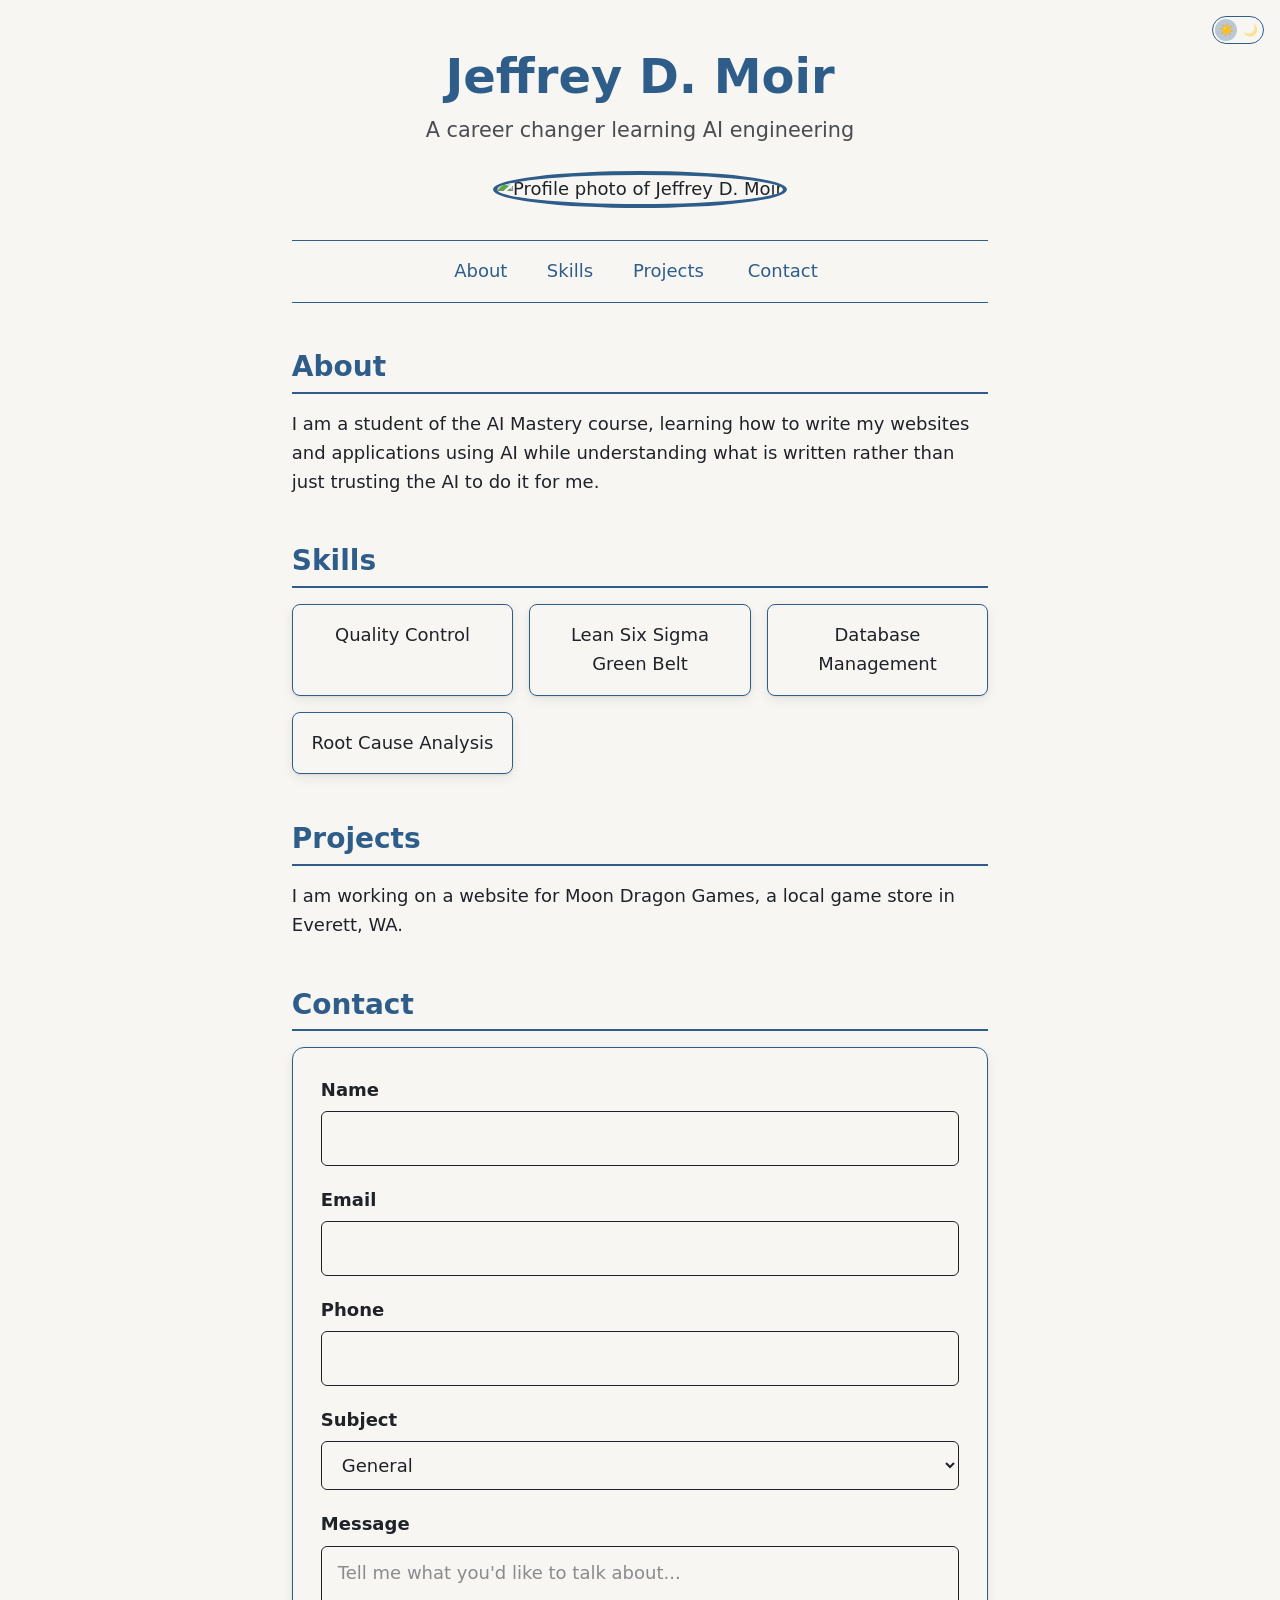
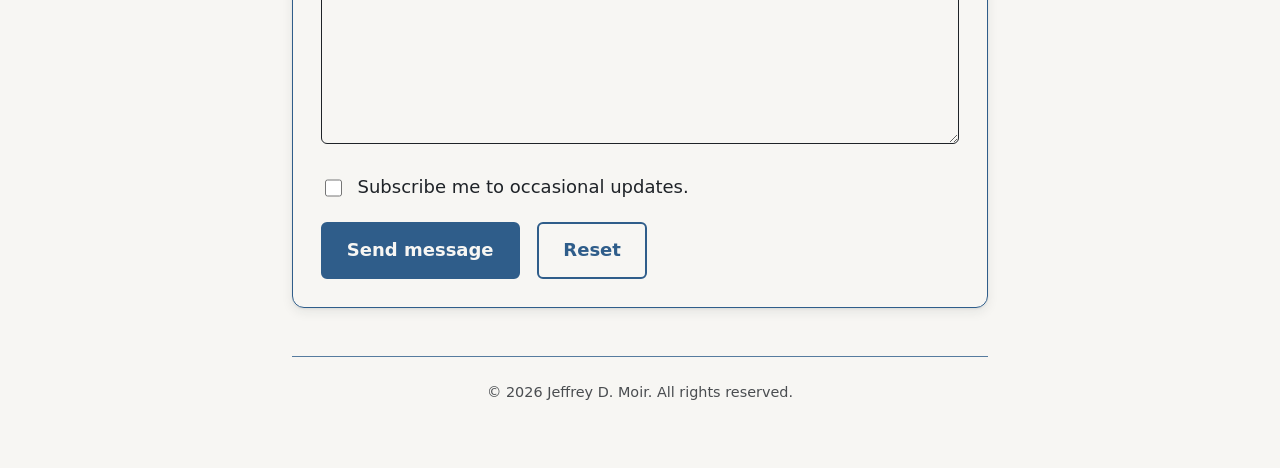
==== code-only/index.html @ 5bba5436 "Rename code-only copies from .txt to real file types for syntax colors" ====
<!DOCTYPE html>

<html lang="en">

<head>
  <meta charset="UTF-8">
  <meta name="viewport" content="width=device-width, initial-scale=1.0">
  <title>Jeffrey D. Moir | Profile</title>
  <link rel="stylesheet" href="styles.css">
  <script src="script.js"></script>
</head>

<body>

  <header>
    <button type="button" id="theme-toggle" role="switch" aria-checked="false" aria-label="Dark theme">
      <span class="theme-icon theme-sun" aria-hidden="true">☀️</span>
      <span class="theme-icon theme-moon" aria-hidden="true">🌙</span>
      <span class="theme-knob" aria-hidden="true"></span>
    </button>

    <h1>Jeffrey D. Moir</h1>
    <p>A career changer learning AI engineering</p>
    <img src="https://placehold.co/200x200" alt="Profile photo of Jeffrey D. Moir" width="200" height="200">
  </header>

  <nav>
    <ul>
      <li><a href="#about" data-text="About">About</a></li>
      <li><a href="#skills" data-text="Skills">Skills</a></li>
      <li><a href="#projects" data-text="Projects">Projects</a></li>
      <li><a href="#contact" data-text="Contact">Contact</a></li>
    </ul>
  </nav>

  <main>

    <section id="about">
      <h2>About</h2>
      <p>I am a student of the AI Mastery course, learning how to write my websites and applications using AI while understanding what is written rather than just trusting the AI to do it for me.</p>
    </section>

    <section id="skills">
      <h2>Skills</h2>
      <ul>
        <li>Quality Control</li>
        <li>Lean Six Sigma Green Belt</li>
        <li>Database Management</li>
        <li>Root Cause Analysis</li>
      </ul>
    </section>

    <section id="projects">
      <h2>Projects</h2>
      <p>I am working on a website for Moon Dragon Games, a local game store in Everett, WA.</p>
    </section>

    <section id="contact">
      <h2>Contact</h2>

      <form>

        <p>
          <label for="name">Name</label>
          <input type="text" id="name" name="name" pattern="\p{L}[\p{L}\p{M}'’ .\-]*" title="Please use letters, spaces, hyphens, apostrophes, or periods." required>
        </p>

        <p>
          <label for="email">Email</label>
          <input type="email" id="email" name="email" required>
        </p>

        <p>
          <label for="phone">Phone</label>
          <input type="tel" id="phone" name="phone">
        </p>

        <p>
          <label for="subject">Subject</label>
          <select id="subject" name="subject">
            <option value="general">General</option>
            <option value="project-inquiry">Project inquiry</option>
            <option value="other">Other</option>
          </select>
        </p>

        <p>
          <label for="message">Message</label>
          <textarea id="message" name="message" rows="6" placeholder="Tell me what you'd like to talk about..." required></textarea>
        </p>

        <p>
          <input type="checkbox" id="subscribe" name="subscribe" value="yes">
          <label for="subscribe">Subscribe me to occasional updates.</label>
        </p>

        <p hidden aria-hidden="true">
          <label for="website">Leave this field empty</label>
          <input type="text" id="website" name="website" tabindex="-1" autocomplete="off">
        </p>

        <p>
          <button type="submit">Send message</button>
          <button type="reset">Reset</button>
        </p>

      </form>

    </section>

  </main>

  <footer>
    <p>&copy; 2026 Jeffrey D. Moir. All rights reserved.</p>
  </footer>

</body>

</html>
---- code-only/styles.css ----
:root {
  --color-background: #f7f6f3;
  --color-text: #1f2328;
  --color-accent: #2f5d8a;
  color-scheme: light;

  --shadow: 0 1px 2px rgb(31 35 40 / 0.08), 0 4px 12px rgb(31 35 40 / 0.08);
  --shadow-hover: 0 2px 4px rgb(31 35 40 / 0.1), 0 8px 20px rgb(31 35 40 / 0.12);
}

:root[data-theme="dark"] {
  --color-background: #1a1d21;
  --color-text: #e6e4df;
  --color-accent: #8db8e3;
  color-scheme: dark;

  --shadow: 0 1px 2px rgb(0 0 0 / 0.35), 0 4px 12px rgb(0 0 0 / 0.35);
  --shadow-hover: 0 2px 4px rgb(0 0 0 / 0.4), 0 8px 20px rgb(0 0 0 / 0.5);
}

*,
*::before,
*::after {
  box-sizing: border-box;
}

body {
  font-family: system-ui, -apple-system, "Segoe UI", Roboto, "Helvetica Neue", Arial, sans-serif;
  font-size: clamp(1rem, 0.93rem + 0.31vw, 1.125rem);
  line-height: 1.6;
  color: var(--color-text);
  background-color: var(--color-background);
  margin: 0;
  padding: 3.75rem 1rem 2rem;
}

html {
  scroll-behavior: smooth;
}

@media (prefers-reduced-motion: reduce) {
  html {
    scroll-behavior: auto;
  }
}

main section {
  scroll-margin-top: 1.5rem;
}

img {
  max-width: 100%;
  height: auto;
}

h1,
h2 {
  color: var(--color-accent);
  line-height: 1.2;
}

h1 {
  font-size: clamp(2rem, 1.42rem + 2.47vw, 3rem);
  margin: 0 0 0.5rem;
}

h2 {
  font-size: clamp(1.375rem, 1.16rem + 0.92vw, 1.75rem);
  margin: 0 0 1rem;
  padding-bottom: 0.5rem;
  border-bottom: 2px solid var(--color-accent);
}

p {
  margin: 0 0 1rem;
}

a {
  color: var(--color-accent);
}

header {
  text-align: center;
  margin-bottom: 2rem;
}

header p {
  font-size: clamp(1.1rem, 0.98rem + 0.49vw, 1.3rem);
  opacity: 0.8;
}

header img {
  border-radius: 50%;
  border: 4px solid var(--color-accent);
  margin-top: 0.5rem;
}

#theme-toggle {
  position: fixed;
  top: 1rem;
  right: 1rem;
  z-index: 10;
  width: 3.25rem;
  height: 1.75rem;
  padding: 0;
  background-color: var(--color-background);
  border: 1px solid var(--color-accent);
  border-radius: 999px;
  cursor: pointer;
}

.theme-icon {
  position: absolute;
  top: 50%;
  transform: translateY(-50%);
  z-index: 1;
  width: 1.375rem;
  height: 1.375rem;
  display: grid;
  place-items: center;
  font-size: 0.75rem;
  line-height: 1;
  opacity: 0.45;
  transition: opacity 0.2s ease;
}

.theme-sun {
  left: 0.125rem;
}
.theme-moon {
  right: 0.125rem;
}

.theme-knob {
  position: absolute;
  top: 50%;
  left: 0.125rem;
  transform: translateY(-50%);
  width: 1.375rem;
  height: 1.375rem;
  border-radius: 50%;
  background-color: color-mix(in srgb, var(--color-accent) 30%, transparent);
  transition: transform 0.2s ease;
}

#theme-toggle[aria-checked="false"] .theme-sun {
  opacity: 1;
}

#theme-toggle[aria-checked="true"] .theme-moon {
  opacity: 1;
}
#theme-toggle[aria-checked="true"] .theme-knob {
  transform: translate(1.5rem, -50%);
}

#theme-toggle:hover {
  box-shadow: 0 0 0 1px var(--color-accent);
}

#theme-toggle:focus-visible {
  outline: 3px solid var(--color-accent);
  outline-offset: 3px;
}

@media (prefers-reduced-motion: reduce) {
  .theme-knob,
  .theme-icon {
    transition: none;
  }
}

nav {
  border-top: 1px solid var(--color-accent);
  border-bottom: 1px solid var(--color-accent);
  padding: 0.75rem 0;
  margin-bottom: 3rem;
  container-type: inline-size;
}

nav ul {
  display: flex;
  flex-direction: row;
  justify-content: center;
  align-items: center;
  gap: clamp(0rem, 25cqi - 4.5rem, 1rem);
  list-style: none;
  margin: 0;
  padding: 0;
}

@container (max-width: 18rem) {
  nav ul {
    flex-direction: column;
    gap: 0.5rem;
  }
}

nav a {
  display: inline-grid;
  font-weight: 400;
  text-decoration: none;
  padding: 0.25rem 0.5rem;
}

nav a::after {
  content: attr(data-text);
  font-weight: 700;
  visibility: hidden;
  height: 0;
  overflow: hidden;
}

nav a:hover,
nav a:focus-visible {
  font-weight: 700;
}

main section {
  margin-bottom: 3rem;
}

#skills ul {
  display: grid;
  grid-template-columns: 1fr;
  gap: 1rem;
  list-style: none;
  margin: 0;
  padding: 0;
}

#skills li {
  border: 1px solid var(--color-accent);
  border-radius: 0.5rem;
  padding: 1rem;
  text-align: center;
  font-weight: 500;
  box-shadow: var(--shadow);
  transition: box-shadow 0.2s ease, transform 0.2s ease;
}

#skills li:hover {
  box-shadow: var(--shadow-hover);
  transform: translateY(-2px);
}

@media (prefers-reduced-motion: reduce) {
  #skills li {
    transition: none;
  }
  #skills li:hover {
    transform: none;
  }
}

form p {
  margin-bottom: 1.25rem;
}

form {
  padding: 1.75rem;
  border: 1px solid var(--color-accent);
  border-radius: 0.75rem;
  box-shadow: var(--shadow);
}

form p:last-child {
  margin-bottom: 0;
}

form label {
  display: block;
  font-weight: 600;
  margin-bottom: 0.4rem;
}

form input[type="text"],
form input[type="email"],
form input[type="tel"],
form select,
form textarea {
  width: 100%;
  padding: 0.75rem 1rem;
  font: inherit;
  color: var(--color-text);
  background-color: var(--color-background);
  border: 1px solid var(--color-text);
  border-radius: 0.375rem;
}

form textarea {
  resize: vertical;
}

form textarea::placeholder {
  color: var(--color-text);
  opacity: 0.5;
}

form input:focus,
form select:focus,
form textarea:focus {
  border-color: var(--color-accent);
  outline: 3px solid var(--color-accent);
  outline-offset: 2px;
}

form input[type="checkbox"] + label {
  display: inline;
  font-weight: normal;
  margin-left: 0.4rem;
}

form input[type="checkbox"] {
  width: 1.1rem;
  height: 1.1rem;
  accent-color: var(--color-accent);
  vertical-align: middle;
}

form button {
  font: inherit;
  font-weight: 600;
  padding: 0.75rem 1.5rem;
  border: 2px solid var(--color-accent);
  border-radius: 0.375rem;
  cursor: pointer;
}

form button[type="submit"] {
  background-color: var(--color-accent);
  color: var(--color-background);
  margin-right: 0.75rem;
}

form button[type="reset"] {
  background-color: transparent;
  color: var(--color-accent);
}

form button:hover {
  opacity: 0.85;
}

form button:focus-visible,
a:focus-visible {
  outline: 3px solid var(--color-accent);
  outline-offset: 3px;
}

footer {
  border-top: 1px solid var(--color-accent);
  margin-top: 3rem;
  padding-top: 1.5rem;
  text-align: center;
  font-size: 0.9rem;
  opacity: 0.8;
}

@media (min-width: 768px) {

  body {
    max-width: 65ch;
    margin: 0 auto;
    padding: 3rem 1.5rem;
  }

  #skills ul {
    grid-template-columns: repeat(auto-fit, minmax(12rem, 1fr));
  }
}

@media (min-width: 768px) and (max-width: 1023px) {

  nav ul {
    gap: 0.5rem;
  }
  nav a {
    padding: 0.625rem 1rem;
  }

  form input[type="text"],
  form input[type="email"],
  form input[type="tel"],
  form select,
  form textarea {
    min-height: 3rem;
  }

  form input[type="checkbox"] {
    width: 1.4rem;
    height: 1.4rem;
  }

  #theme-toggle {
    transform: scale(1.2);
    transform-origin: top right;
  }
}
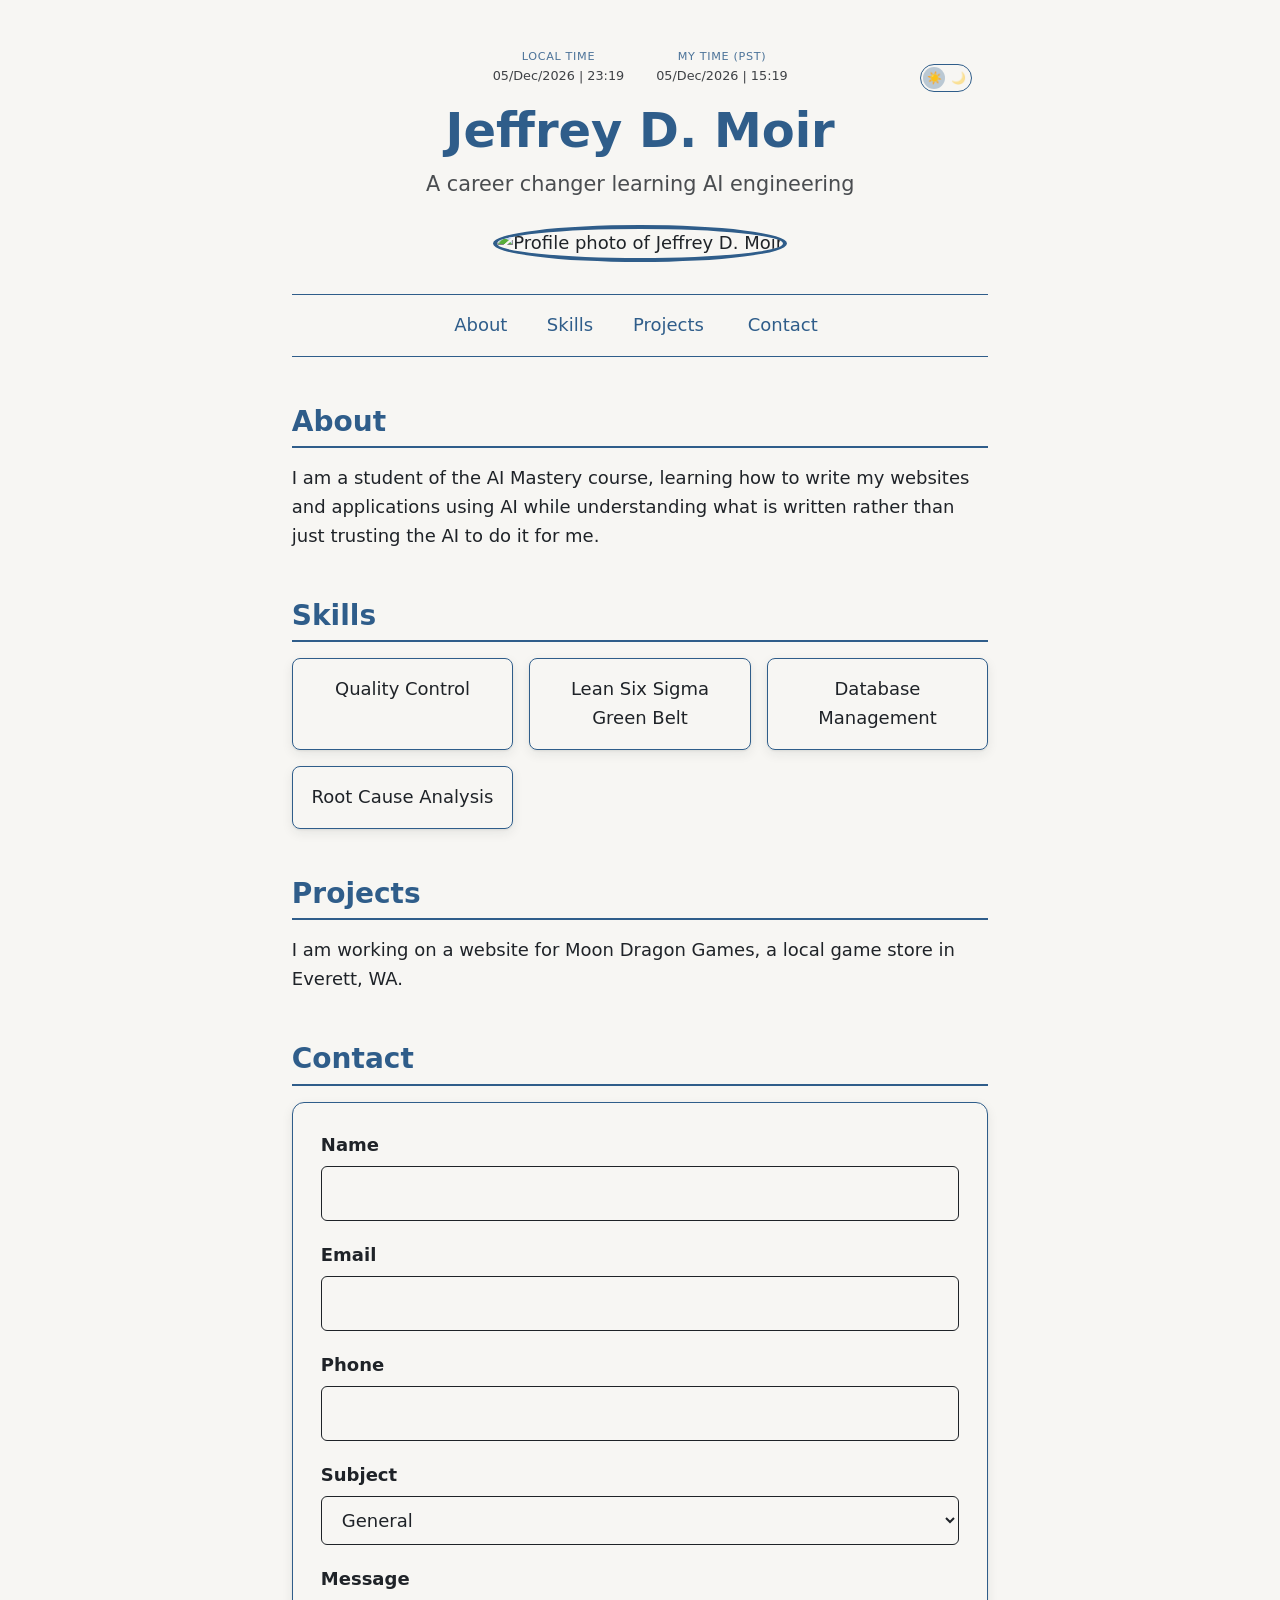
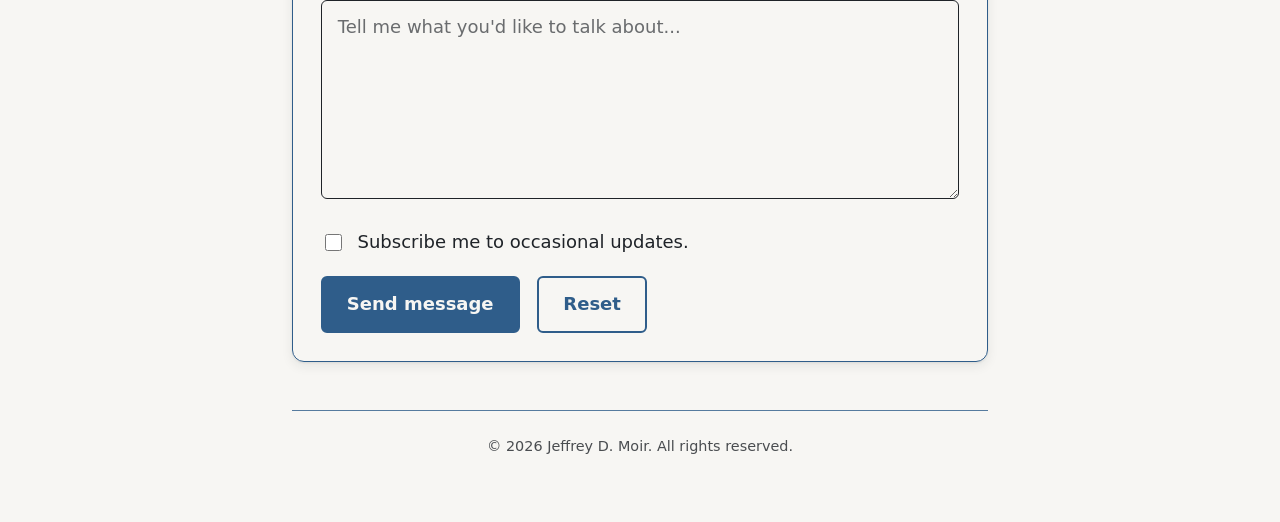
==== commit 1cfc9594: "Add dual-timezone clocks with Intl.DateTimeFormat and setInterval" ====
--- a/code-only/index.html
+++ b/code-only/index.html
@@ -6,6 +6,8 @@
   <meta charset="UTF-8">
   <meta name="viewport" content="width=device-width, initial-scale=1.0">
   <title>Jeffrey D. Moir | Profile</title>
+  <meta name="description" content="Jeffrey D. Moir is a career changer learning AI engineering, with a background in quality control, Lean Six Sigma, and root cause analysis.">
+  <link rel="icon" href="data:image/svg+xml,%3Csvg xmlns='http://www.w3.org/2000/svg' viewBox='0 0 64 64'%3E%3Ccircle cx='32' cy='32' r='32' fill='%232f5d8a'/%3E%3Ctext x='32' y='42' font-family='system-ui,Segoe UI,Arial,sans-serif' font-size='28' font-weight='700' text-anchor='middle' fill='%23f7f6f3'%3EJM%3C/text%3E%3C/svg%3E">
   <link rel="stylesheet" href="styles.css">
   <script src="script.js"></script>
 </head>
--- a/code-only/styles.css
+++ b/code-only/styles.css
@@ -44,10 +44,6 @@
   }
 }
 
-main section {
-  scroll-margin-top: 1.5rem;
-}
-
 img {
   max-width: 100%;
   height: auto;
@@ -82,6 +78,38 @@
 header {
   text-align: center;
   margin-bottom: 2rem;
+  container-type: inline-size;
+}
+
+.clocks {
+  display: flex;
+  justify-content: center;
+  align-items: center;
+  gap: 2rem;
+  margin: 0 0 1rem;
+  font-size: 0.8rem;
+  font-variant-numeric: tabular-nums;
+  opacity: 0.85;
+}
+
+.clock {
+  display: flex;
+  flex-direction: column;
+  align-items: center;
+}
+
+.clock-label {
+  font-size: 0.7rem;
+  text-transform: uppercase;
+  letter-spacing: 0.06em;
+  color: var(--color-accent);
+}
+
+@container (max-width: 20rem) {
+  .clocks {
+    flex-direction: column;
+    gap: 0.4rem;
+  }
 }
 
 header p {
@@ -218,6 +246,7 @@
 
 main section {
   margin-bottom: 3rem;
+  scroll-margin-top: 1.5rem;
 }
 
 #skills ul {
@@ -294,7 +323,7 @@
 
 form textarea::placeholder {
   color: var(--color-text);
-  opacity: 0.5;
+  opacity: 0.65;
 }
 
 form input:focus,
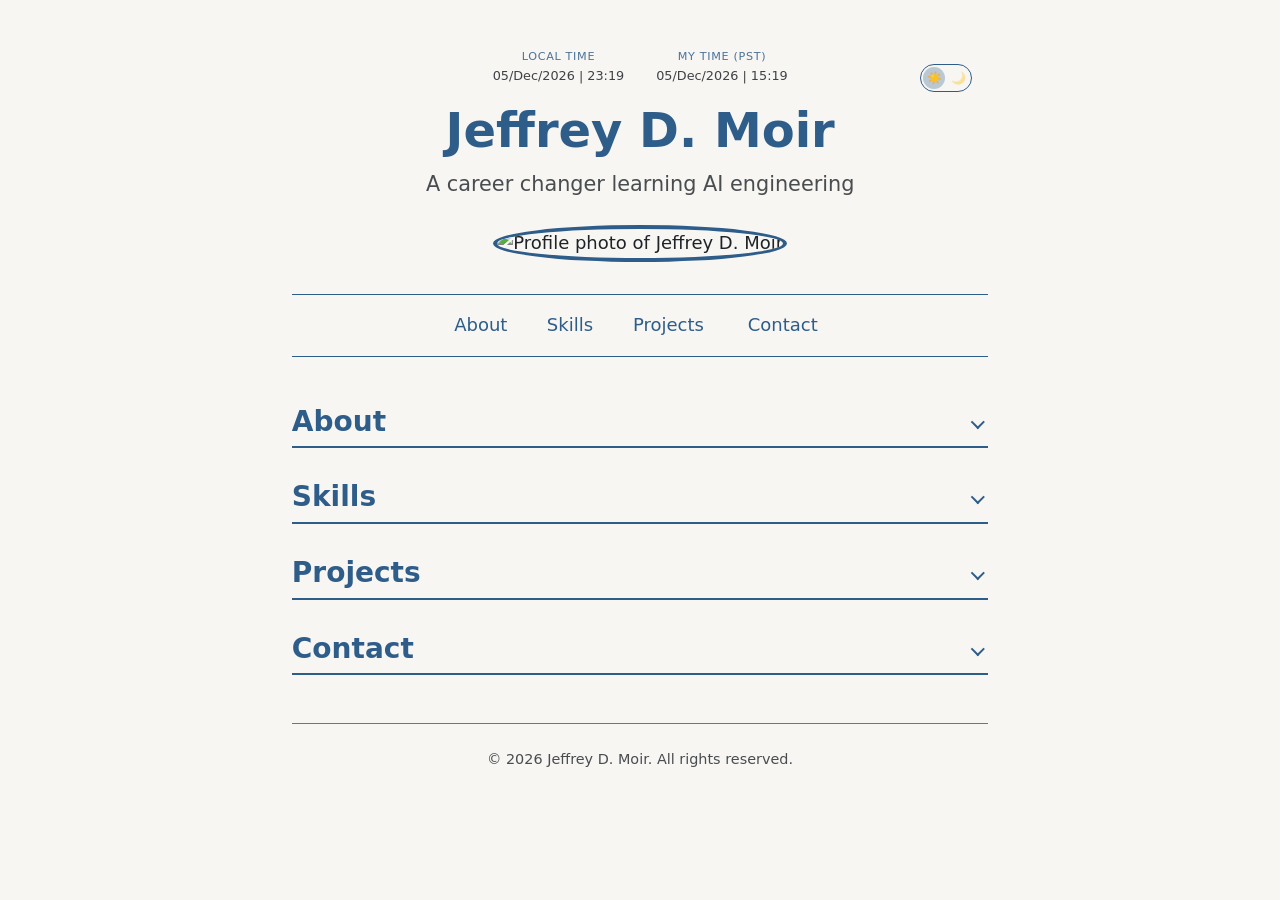
==== commit 1008fec6: "Add collapsible details sections, live character counts, and skill/project managers" ====
--- a/code-only/index.html
+++ b/code-only/index.html
@@ -38,43 +38,90 @@
   <main>
 
     <section id="about">
-      <h2>About</h2>
-      <p>I am a student of the AI Mastery course, learning how to write my websites and applications using AI while understanding what is written rather than just trusting the AI to do it for me.</p>
+      <details>
+        <summary><h2>About</h2><span class="section-arrow" aria-hidden="true"></span></summary>
+        <p>I am a student of the AI Mastery course, learning how to write my websites and applications using AI while understanding what is written rather than just trusting the AI to do it for me.</p>
+      </details>
     </section>
 
     <section id="skills">
-      <h2>Skills</h2>
-      <ul>
-        <li>Quality Control</li>
-        <li>Lean Six Sigma Green Belt</li>
-        <li>Database Management</li>
-        <li>Root Cause Analysis</li>
-      </ul>
+      <details>
+        <summary><h2>Skills</h2><span class="section-arrow" aria-hidden="true"></span></summary>
+
+        <form id="skill-form" class="manager" aria-labelledby="skills-manager-heading">
+          <h3 id="skills-manager-heading">Skills Manager</h3>
+          <p>
+            <label for="new-skill">New skill</label>
+            <input type="text" id="new-skill" name="new-skill" maxlength="40" required>
+            <small class="char-count" data-for="new-skill">0</small>
+          </p>
+          <p>
+            <button type="submit">Add skill</button>
+          </p>
+        </form>
+
+        <ul id="skill-list">
+          <li>Quality Control</li>
+          <li>Lean Six Sigma Green Belt</li>
+          <li>Database Management</li>
+          <li>Root Cause Analysis</li>
+        </ul>
+      </details>
     </section>
 
     <section id="projects">
-      <h2>Projects</h2>
-      <p>I am working on a website for Moon Dragon Games, a local game store in Everett, WA.</p>
+      <details>
+        <summary><h2>Projects</h2><span class="section-arrow" aria-hidden="true"></span></summary>
+        <form id="project-form" class="manager" aria-labelledby="add-project-heading">
+          <h3 id="add-project-heading">Add a project</h3>
+          <div class="field-row">
+            <p>
+              <label for="project-name">Project name</label>
+              <input type="text" id="project-name" name="project-name" maxlength="60" required>
+              <small class="char-count" data-for="project-name">0</small>
+            </p>
+            <p>
+              <label for="project-description">Project description</label>
+              <input type="text" id="project-description" name="project-description" maxlength="200" required>
+              <small class="char-count" data-for="project-description">0</small>
+            </p>
+          </div>
+          <p>
+            <button type="submit">Add project</button>
+          </p>
+        </form>
+
+        <ul id="project-list" class="project-list">
+          <li>
+            <strong>Moon Dragon Games website</strong>
+            <p>A website for Moon Dragon Games, a local game store in Everett, WA.</p>
+          </li>
+        </ul>
+      </details>
     </section>
 
     <section id="contact">
-      <h2>Contact</h2>
+      <details>
+      <summary><h2>Contact</h2><span class="section-arrow" aria-hidden="true"></span></summary>
 
       <form>
 
         <p>
           <label for="name">Name</label>
           <input type="text" id="name" name="name" pattern="\p{L}[\p{L}\p{M}'’ .\-]*" title="Please use letters, spaces, hyphens, apostrophes, or periods." required>
+          <small class="char-count" data-for="name">0</small>
         </p>
 
         <p>
           <label for="email">Email</label>
-          <input type="email" id="email" name="email" required>
+          <input type="email" id="email" name="email" pattern="[^@\s]+@[^@\s]+\.[^@\s]+" title="Please enter an email address like name@example.com." required>
+          <small class="char-count" data-for="email">0</small>
         </p>
 
         <p>
           <label for="phone">Phone</label>
           <input type="tel" id="phone" name="phone">
+          <small class="char-count" data-for="phone">0</small>
         </p>
 
         <p>
@@ -89,6 +136,7 @@
         <p>
           <label for="message">Message</label>
           <textarea id="message" name="message" rows="6" placeholder="Tell me what you'd like to talk about..." required></textarea>
+          <small class="char-count" data-for="message">0</small>
         </p>
 
         <p>
@@ -108,6 +156,7 @@
 
       </form>
 
+      </details>
     </section>
 
   </main>
--- a/code-only/styles.css
+++ b/code-only/styles.css
@@ -2,6 +2,7 @@
   --color-background: #f7f6f3;
   --color-text: #1f2328;
   --color-accent: #2f5d8a;
+  --color-error: #b42318;
   color-scheme: light;
 
   --shadow: 0 1px 2px rgb(31 35 40 / 0.08), 0 4px 12px rgb(31 35 40 / 0.08);
@@ -12,6 +13,7 @@
   --color-background: #1a1d21;
   --color-text: #e6e4df;
   --color-accent: #8db8e3;
+  --color-error: #ff8a80;
   color-scheme: dark;
 
   --shadow: 0 1px 2px rgb(0 0 0 / 0.35), 0 4px 12px rgb(0 0 0 / 0.35);
@@ -62,9 +64,7 @@
 
 h2 {
   font-size: clamp(1.375rem, 1.16rem + 0.92vw, 1.75rem);
-  margin: 0 0 1rem;
-  padding-bottom: 0.5rem;
-  border-bottom: 2px solid var(--color-accent);
+  margin: 0;
 }
 
 p {
@@ -245,8 +245,53 @@
 }
 
 main section {
-  margin-bottom: 3rem;
+  margin-bottom: 2rem;
   scroll-margin-top: 1.5rem;
+}
+
+summary {
+  display: flex;
+  justify-content: space-between;
+  align-items: center;
+  gap: 1rem;
+  list-style: none;
+  padding-bottom: 0.5rem;
+  border-bottom: 2px solid var(--color-accent);
+  cursor: pointer;
+}
+summary::-webkit-details-marker {
+  display: none;
+}
+
+details[open] > summary {
+  margin-bottom: 1rem;
+}
+
+summary:focus-visible {
+  outline: 3px solid var(--color-accent);
+  outline-offset: 4px;
+  border-radius: 0.25rem;
+}
+
+.section-arrow {
+  flex-shrink: 0;
+  width: 0.6rem;
+  height: 0.6rem;
+  margin-right: 0.35rem;
+  border-right: 2px solid var(--color-accent);
+  border-bottom: 2px solid var(--color-accent);
+  transform: rotate(45deg);
+  transition: transform 0.2s ease;
+}
+
+details[open] > summary .section-arrow {
+  transform: rotate(-135deg);
+}
+
+@media (prefers-reduced-motion: reduce) {
+  .section-arrow {
+    transition: none;
+  }
 }
 
 #skills ul {
@@ -259,9 +304,10 @@
 }
 
 #skills li {
+  position: relative;
   border: 1px solid var(--color-accent);
   border-radius: 0.5rem;
-  padding: 1rem;
+  padding: 1rem 2.5rem;
   text-align: center;
   font-weight: 500;
   box-shadow: var(--shadow);
@@ -278,6 +324,107 @@
     transition: none;
   }
   #skills li:hover {
+    transform: none;
+  }
+}
+
+.manager {
+  margin-bottom: 1.5rem;
+}
+
+.manager h3 {
+  margin: 0 0 1rem;
+  font-size: 1.1rem;
+  color: var(--color-accent);
+}
+
+.field-row {
+  display: flex;
+  flex-wrap: wrap;
+  gap: 0 1rem;
+}
+.field-row p {
+  flex: 1 1 12rem;
+  min-width: 0;
+}
+.field-row p:last-child {
+  flex-grow: 2;
+}
+.manager .field-row p {
+  margin-bottom: 1.25rem;
+}
+
+.project-list {
+  display: grid;
+  gap: 1rem;
+  list-style: none;
+  margin: 0;
+  padding: 0;
+}
+
+.project-list li {
+  position: relative;
+  padding: 1rem 2.75rem 1rem 1rem;
+  border: 1px solid var(--color-accent);
+  border-radius: 0.5rem;
+  box-shadow: var(--shadow);
+}
+
+.project-list strong {
+  display: block;
+  margin-bottom: 0.25rem;
+}
+
+.project-list p {
+  margin: 0;
+}
+
+#skill-list:not(:has(li))::before {
+  content: "No skills yet. Add one above.";
+  opacity: 0.7;
+}
+.project-list:not(:has(li))::before {
+  content: "No projects yet. Add one above.";
+  opacity: 0.7;
+}
+
+.delete-button {
+  position: absolute;
+  top: 0.35rem;
+  right: 0.35rem;
+  width: 1.75rem;
+  height: 1.75rem;
+  padding: 0;
+  background: transparent;
+  border: none;
+  border-radius: 0.25rem;
+  cursor: pointer;
+}
+
+.delete-button::before {
+  content: "";
+  position: absolute;
+  inset: 0.15rem;
+  background-color: var(--color-error);
+  -webkit-mask: url("data:image/svg+xml,%3Csvg xmlns='http://www.w3.org/2000/svg' viewBox='0 0 24 24'%3E%3Cfilter id='paint' x='-20%25' y='-20%25' width='140%25' height='140%25'%3E%3CfeTurbulence type='fractalNoise' baseFrequency='0.9' numOctaves='2' seed='4'/%3E%3CfeDisplacementMap in='SourceGraphic' scale='1.4'/%3E%3C/filter%3E%3Cg filter='url(%23paint)'%3E%3Cpath d='M3 5C3 3.5 4.8 3 5.8 4L20.6 19.3C21.1 19.8 20.6 20.6 20 20.2L4 7C3.4 6.5 3 5.8 3 5Z'/%3E%3Cpath d='M20.5 4.2C21.4 4.8 21.2 6 20.4 6.6L5 20.6C4.4 21.1 3.6 20.5 4 19.9L18.2 4.6C18.9 3.8 19.8 3.7 20.5 4.2Z'/%3E%3C/g%3E%3C/svg%3E") center / contain no-repeat;
+  mask: url("data:image/svg+xml,%3Csvg xmlns='http://www.w3.org/2000/svg' viewBox='0 0 24 24'%3E%3Cfilter id='paint' x='-20%25' y='-20%25' width='140%25' height='140%25'%3E%3CfeTurbulence type='fractalNoise' baseFrequency='0.9' numOctaves='2' seed='4'/%3E%3CfeDisplacementMap in='SourceGraphic' scale='1.4'/%3E%3C/filter%3E%3Cg filter='url(%23paint)'%3E%3Cpath d='M3 5C3 3.5 4.8 3 5.8 4L20.6 19.3C21.1 19.8 20.6 20.6 20 20.2L4 7C3.4 6.5 3 5.8 3 5Z'/%3E%3Cpath d='M20.5 4.2C21.4 4.8 21.2 6 20.4 6.6L5 20.6C4.4 21.1 3.6 20.5 4 19.9L18.2 4.6C18.9 3.8 19.8 3.7 20.5 4.2Z'/%3E%3C/g%3E%3C/svg%3E") center / contain no-repeat;
+  transition: transform 0.15s ease;
+}
+
+.delete-button:hover::before {
+  transform: scale(1.2) rotate(8deg);
+}
+
+.delete-button:focus-visible {
+  outline: 3px solid var(--color-error);
+  outline-offset: 1px;
+}
+
+@media (prefers-reduced-motion: reduce) {
+  .delete-button::before {
+    transition: none;
+  }
+  .delete-button:hover::before {
     transform: none;
   }
 }
@@ -319,11 +466,25 @@
 
 form textarea {
   resize: vertical;
+  display: block;
 }
 
 form textarea::placeholder {
   color: var(--color-text);
   opacity: 0.65;
+}
+
+.char-count {
+  display: block;
+  margin-top: 0.25rem;
+  text-align: right;
+  font-size: 0.75rem;
+  font-variant-numeric: tabular-nums;
+  opacity: 0.7;
+}
+
+#email:invalid {
+  color: var(--color-error);
 }
 
 form input:focus,
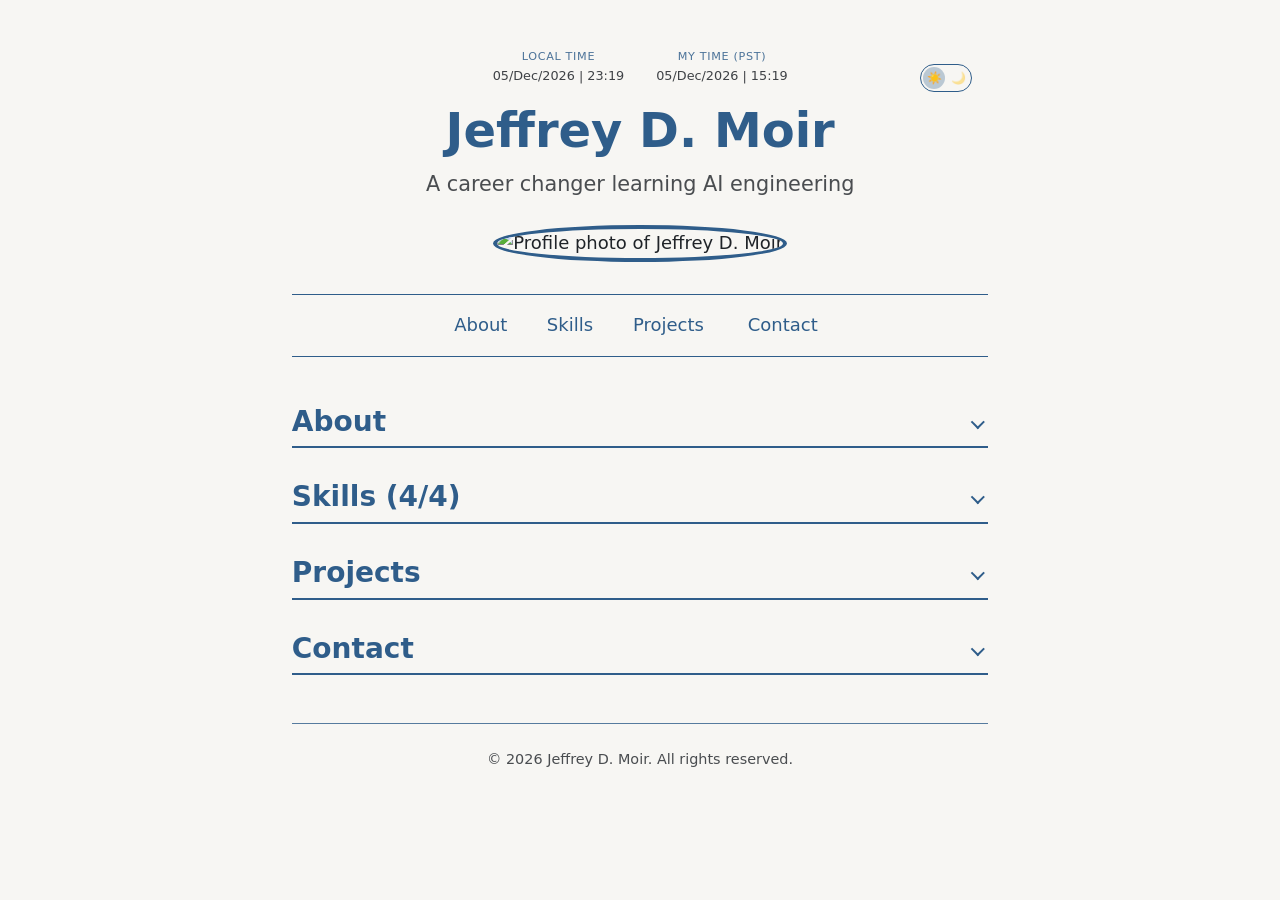
==== commit 3a58ba0d: "Render skills from a saved array with filters and editing; slide sections open" ====
--- a/code-only/index.html
+++ b/code-only/index.html
@@ -46,26 +46,38 @@
 
     <section id="skills">
       <details>
-        <summary><h2>Skills</h2><span class="section-arrow" aria-hidden="true"></span></summary>
+        <summary><h2>Skills <span id="skill-count"></span></h2><span class="section-arrow" aria-hidden="true"></span></summary>
 
         <form id="skill-form" class="manager" aria-labelledby="skills-manager-heading">
           <h3 id="skills-manager-heading">Skills Manager</h3>
+          <div class="field-row">
+            <p>
+              <label for="new-skill">Skill name</label>
+              <input type="text" id="new-skill" name="new-skill" maxlength="40" required>
+              <small class="char-count" data-for="new-skill">0</small>
+            </p>
+            <p>
+              <label for="new-skill-level">Level</label>
+              <select id="new-skill-level" name="new-skill-level">
+                <option value="learning">Learning</option>
+                <option value="practicing">Practicing</option>
+                <option value="confident">Confident</option>
+              </select>
+            </p>
+          </div>
           <p>
-            <label for="new-skill">New skill</label>
-            <input type="text" id="new-skill" name="new-skill" maxlength="40" required>
-            <small class="char-count" data-for="new-skill">0</small>
-          </p>
-          <p>
-            <button type="submit">Add skill</button>
+            <button type="submit">Add</button>
           </p>
         </form>
 
-        <ul id="skill-list">
-          <li>Quality Control</li>
-          <li>Lean Six Sigma Green Belt</li>
-          <li>Database Management</li>
-          <li>Root Cause Analysis</li>
-        </ul>
+        <div class="skill-filters" role="group" aria-label="Filter skills by level">
+          <button type="button" class="filter-button" data-filter="all" aria-pressed="true">All</button>
+          <button type="button" class="filter-button" data-filter="learning" aria-pressed="false">Learning</button>
+          <button type="button" class="filter-button" data-filter="practicing" aria-pressed="false">Practicing</button>
+          <button type="button" class="filter-button" data-filter="confident" aria-pressed="false">Confident</button>
+        </div>
+
+        <ul id="skill-list"></ul>
       </details>
     </section>
 
--- a/code-only/styles.css
+++ b/code-only/styles.css
@@ -305,6 +305,10 @@
 
 #skills li {
   position: relative;
+  display: flex;
+  flex-direction: column;
+  align-items: center;
+  gap: 0.4rem;
   border: 1px solid var(--color-accent);
   border-radius: 0.5rem;
   padding: 1rem 2.5rem;
@@ -314,16 +318,116 @@
   transition: box-shadow 0.2s ease, transform 0.2s ease;
 }
 
-#skills li:hover {
+.skill-level {
+  padding: 0.1rem 0.6rem;
+  font-size: 0.7rem;
+  font-weight: 600;
+  text-transform: uppercase;
+  letter-spacing: 0.06em;
+  color: var(--color-accent);
+  border: 1px solid var(--color-accent);
+  border-radius: 999px;
+}
+
+#skills li[data-level="learning"] .skill-level {
+  border-style: dashed;
+}
+
+#skills li[data-level="confident"] .skill-level {
+  background-color: var(--color-accent);
+  color: var(--color-background);
+}
+
+.skill-name {
+  padding: 0.1rem 0.35rem;
+  font: inherit;
+  color: inherit;
+  background: transparent;
+  border: none;
+  border-radius: 0.25rem;
+  cursor: text;
+}
+
+.skill-name:hover {
+  text-decoration: underline dotted;
+  text-underline-offset: 0.2em;
+}
+
+.skill-name:focus-visible {
+  outline: 3px solid var(--color-accent);
+  outline-offset: 2px;
+}
+
+.skill-name-input {
+  width: 100%;
+  padding: 0.25rem 0.5rem;
+  font: inherit;
+  text-align: center;
+  color: var(--color-text);
+  background-color: var(--color-background);
+  border: 1px solid var(--color-accent);
+  border-radius: 0.375rem;
+}
+
+.skill-name-input:focus {
+  outline: 3px solid var(--color-accent);
+  outline-offset: 2px;
+}
+
+#skill-count {
+  font-weight: 700;
+}
+
+.skill-filters {
+  display: flex;
+  flex-wrap: wrap;
+  gap: 0.5rem;
+  margin-bottom: 1rem;
+}
+
+.filter-button {
+  padding: 0.35rem 0.95rem;
+  font: inherit;
+  font-size: 0.85rem;
+  font-weight: 600;
+  color: var(--color-accent);
+  background: transparent;
+  border: 1px solid var(--color-accent);
+  border-radius: 999px;
+  cursor: pointer;
+}
+
+.filter-button:hover {
+  background-color: color-mix(in srgb, var(--color-accent) 15%, transparent);
+}
+
+.filter-button[aria-pressed="true"] {
+  background-color: var(--color-accent);
+  color: var(--color-background);
+}
+
+.filter-button:focus-visible {
+  outline: 3px solid var(--color-accent);
+  outline-offset: 2px;
+}
+
+#skill-list:not([data-filter="all"]):not(:has(li))::before {
+  content: "No skills at this level yet.";
+}
+
+#skills li:hover,
+.project-list li:hover {
   box-shadow: var(--shadow-hover);
   transform: translateY(-2px);
 }
 
 @media (prefers-reduced-motion: reduce) {
-  #skills li {
+  #skills li,
+  .project-list li {
     transition: none;
   }
-  #skills li:hover {
+  #skills li:hover,
+  .project-list li:hover {
     transform: none;
   }
 }
@@ -349,6 +453,13 @@
 }
 .field-row p:last-child {
   flex-grow: 2;
+}
+
+#skill-form .field-row p:first-child {
+  flex-grow: 2;
+}
+#skill-form .field-row p:last-child {
+  flex-grow: 1;
 }
 .manager .field-row p {
   margin-bottom: 1.25rem;
@@ -364,10 +475,11 @@
 
 .project-list li {
   position: relative;
-  padding: 1rem 2.75rem 1rem 1rem;
+  padding: 1rem 2.75rem;
   border: 1px solid var(--color-accent);
   border-radius: 0.5rem;
   box-shadow: var(--shadow);
+  transition: box-shadow 0.2s ease, transform 0.2s ease;
 }
 
 .project-list strong {
@@ -394,24 +506,22 @@
   right: 0.35rem;
   width: 1.75rem;
   height: 1.75rem;
+  display: grid;
+  place-items: center;
   padding: 0;
+  font: inherit;
+  font-size: 1.3rem;
+  font-weight: 700;
+  line-height: 1;
+  color: var(--color-error);
   background: transparent;
   border: none;
   border-radius: 0.25rem;
   cursor: pointer;
-}
-
-.delete-button::before {
-  content: "";
-  position: absolute;
-  inset: 0.15rem;
-  background-color: var(--color-error);
-  -webkit-mask: url("data:image/svg+xml,%3Csvg xmlns='http://www.w3.org/2000/svg' viewBox='0 0 24 24'%3E%3Cfilter id='paint' x='-20%25' y='-20%25' width='140%25' height='140%25'%3E%3CfeTurbulence type='fractalNoise' baseFrequency='0.9' numOctaves='2' seed='4'/%3E%3CfeDisplacementMap in='SourceGraphic' scale='1.4'/%3E%3C/filter%3E%3Cg filter='url(%23paint)'%3E%3Cpath d='M3 5C3 3.5 4.8 3 5.8 4L20.6 19.3C21.1 19.8 20.6 20.6 20 20.2L4 7C3.4 6.5 3 5.8 3 5Z'/%3E%3Cpath d='M20.5 4.2C21.4 4.8 21.2 6 20.4 6.6L5 20.6C4.4 21.1 3.6 20.5 4 19.9L18.2 4.6C18.9 3.8 19.8 3.7 20.5 4.2Z'/%3E%3C/g%3E%3C/svg%3E") center / contain no-repeat;
-  mask: url("data:image/svg+xml,%3Csvg xmlns='http://www.w3.org/2000/svg' viewBox='0 0 24 24'%3E%3Cfilter id='paint' x='-20%25' y='-20%25' width='140%25' height='140%25'%3E%3CfeTurbulence type='fractalNoise' baseFrequency='0.9' numOctaves='2' seed='4'/%3E%3CfeDisplacementMap in='SourceGraphic' scale='1.4'/%3E%3C/filter%3E%3Cg filter='url(%23paint)'%3E%3Cpath d='M3 5C3 3.5 4.8 3 5.8 4L20.6 19.3C21.1 19.8 20.6 20.6 20 20.2L4 7C3.4 6.5 3 5.8 3 5Z'/%3E%3Cpath d='M20.5 4.2C21.4 4.8 21.2 6 20.4 6.6L5 20.6C4.4 21.1 3.6 20.5 4 19.9L18.2 4.6C18.9 3.8 19.8 3.7 20.5 4.2Z'/%3E%3C/g%3E%3C/svg%3E") center / contain no-repeat;
   transition: transform 0.15s ease;
 }
 
-.delete-button:hover::before {
+.delete-button:hover {
   transform: scale(1.2) rotate(8deg);
 }
 
@@ -421,12 +531,54 @@
 }
 
 @media (prefers-reduced-motion: reduce) {
-  .delete-button::before {
+  .delete-button {
     transition: none;
   }
-  .delete-button:hover::before {
+  .delete-button:hover {
     transform: none;
   }
+}
+.drag-handle {
+  position: absolute;
+  top: 0.35rem;
+  left: 0.35rem;
+  width: 1.75rem;
+  height: 1.75rem;
+  display: grid;
+  place-items: center;
+  padding: 0;
+  font: inherit;
+  font-size: 1.1rem;
+  line-height: 1;
+  color: var(--color-accent);
+  background: transparent;
+  border: none;
+  border-radius: 0.25rem;
+  cursor: grab;
+  touch-action: none;
+  opacity: 0.7;
+}
+
+.drag-handle:hover {
+  opacity: 1;
+}
+
+.drag-handle:focus-visible {
+  outline: 3px solid var(--color-accent);
+  outline-offset: 1px;
+  opacity: 1;
+}
+
+.dragging {
+  opacity: 0.55;
+  outline: 2px dashed var(--color-accent);
+  outline-offset: 2px;
+}
+
+.is-dragging,
+.is-dragging * {
+  cursor: grabbing;
+  user-select: none;
 }
 
 form p {
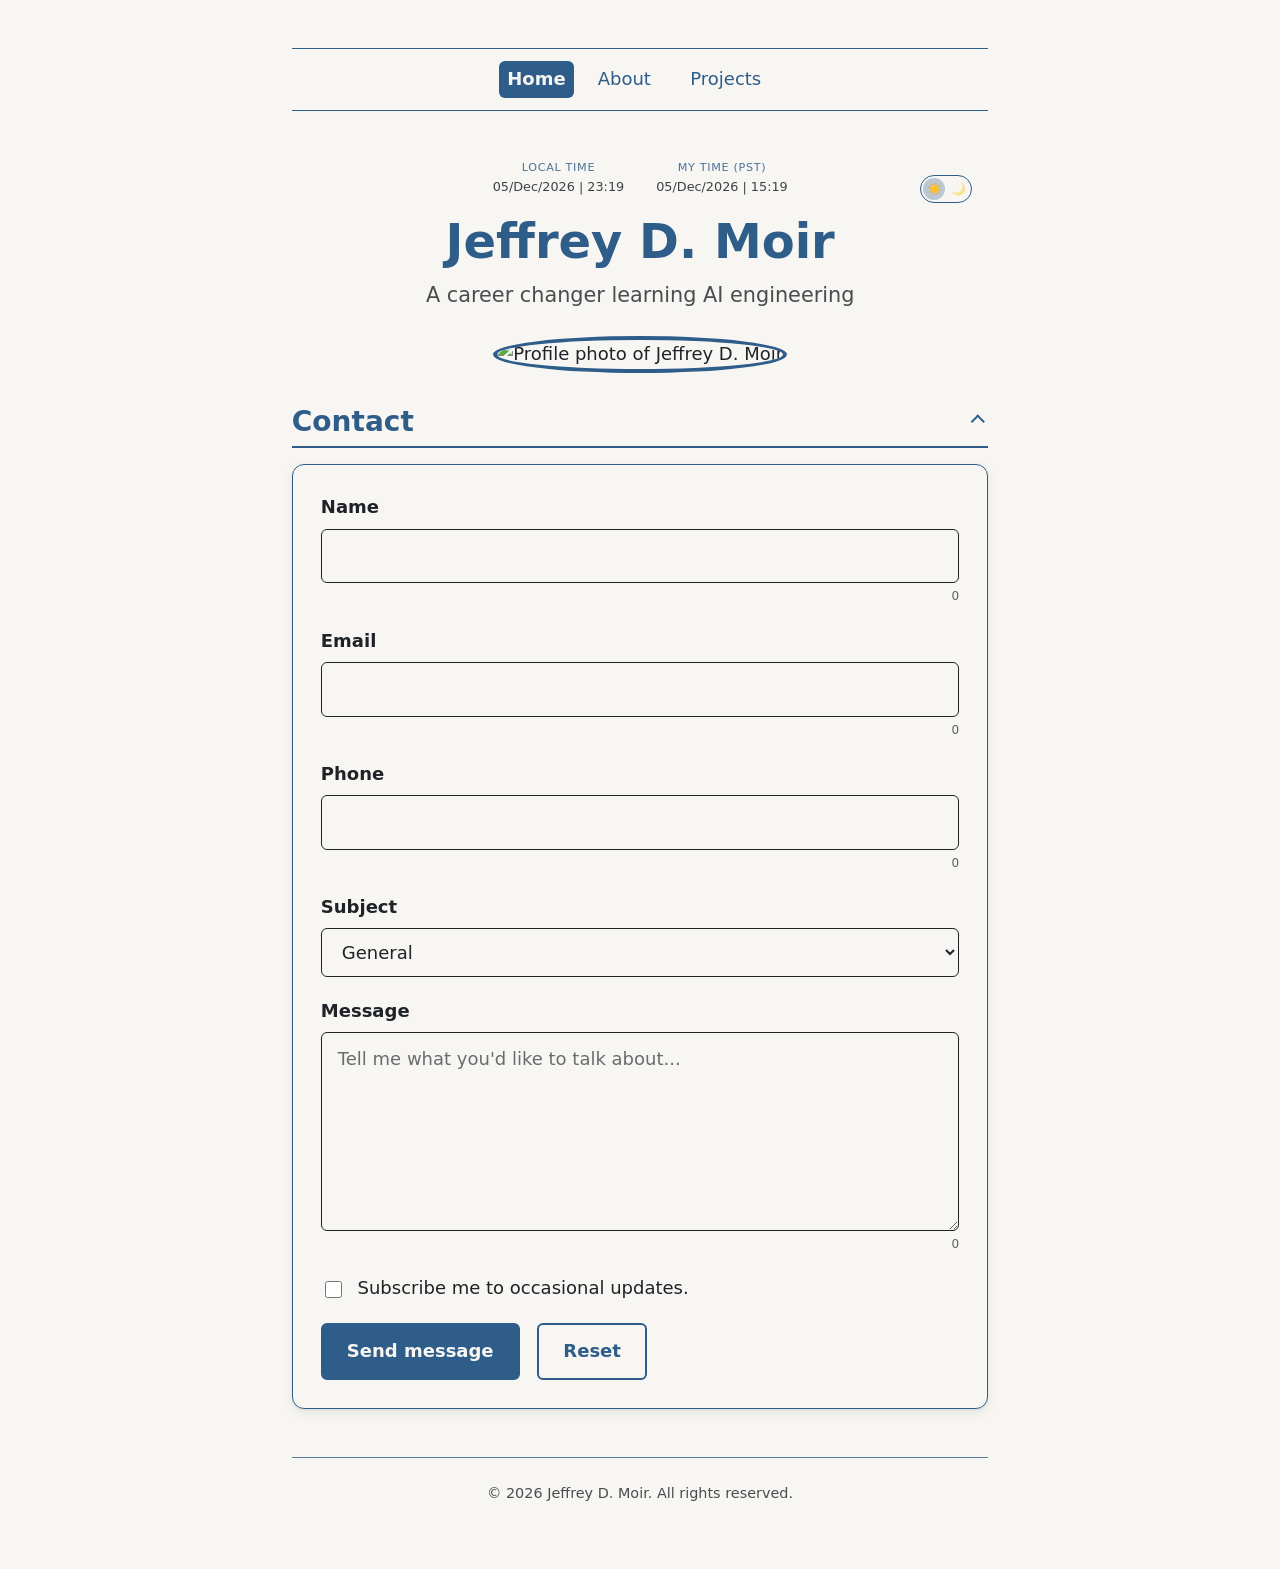
==== commit 9378e106: "Split site into Home, About, and Projects pages with css, js, and images folders" ====
--- a/code-only/index.html
+++ b/code-only/index.html
@@ -8,11 +8,19 @@
   <title>Jeffrey D. Moir | Profile</title>
   <meta name="description" content="Jeffrey D. Moir is a career changer learning AI engineering, with a background in quality control, Lean Six Sigma, and root cause analysis.">
   <link rel="icon" href="data:image/svg+xml,%3Csvg xmlns='http://www.w3.org/2000/svg' viewBox='0 0 64 64'%3E%3Ccircle cx='32' cy='32' r='32' fill='%232f5d8a'/%3E%3Ctext x='32' y='42' font-family='system-ui,Segoe UI,Arial,sans-serif' font-size='28' font-weight='700' text-anchor='middle' fill='%23f7f6f3'%3EJM%3C/text%3E%3C/svg%3E">
-  <link rel="stylesheet" href="styles.css">
-  <script src="script.js"></script>
+  <link rel="stylesheet" href="css/styles.css">
+  <script src="js/main.js"></script>
 </head>
 
 <body>
+
+  <nav>
+    <ul>
+      <li><a href="index.html" data-text="Home" aria-current="page">Home</a></li>
+      <li><a href="about.html" data-text="About">About</a></li>
+      <li><a href="projects.html" data-text="Projects">Projects</a></li>
+    </ul>
+  </nav>
 
   <header>
     <button type="button" id="theme-toggle" role="switch" aria-checked="false" aria-label="Dark theme">
@@ -23,97 +31,13 @@
 
     <h1>Jeffrey D. Moir</h1>
     <p>A career changer learning AI engineering</p>
-    <img src="https://placehold.co/200x200" alt="Profile photo of Jeffrey D. Moir" width="200" height="200">
+    <img src="images/profile.jpg" alt="Profile photo of Jeffrey D. Moir" width="200" height="200">
   </header>
-
-  <nav>
-    <ul>
-      <li><a href="#about" data-text="About">About</a></li>
-      <li><a href="#skills" data-text="Skills">Skills</a></li>
-      <li><a href="#projects" data-text="Projects">Projects</a></li>
-      <li><a href="#contact" data-text="Contact">Contact</a></li>
-    </ul>
-  </nav>
 
   <main>
 
-    <section id="about">
-      <details>
-        <summary><h2>About</h2><span class="section-arrow" aria-hidden="true"></span></summary>
-        <p>I am a student of the AI Mastery course, learning how to write my websites and applications using AI while understanding what is written rather than just trusting the AI to do it for me.</p>
-      </details>
-    </section>
-
-    <section id="skills">
-      <details>
-        <summary><h2>Skills <span id="skill-count"></span></h2><span class="section-arrow" aria-hidden="true"></span></summary>
-
-        <form id="skill-form" class="manager" aria-labelledby="skills-manager-heading">
-          <h3 id="skills-manager-heading">Skills Manager</h3>
-          <div class="field-row">
-            <p>
-              <label for="new-skill">Skill name</label>
-              <input type="text" id="new-skill" name="new-skill" maxlength="40" required>
-              <small class="char-count" data-for="new-skill">0</small>
-            </p>
-            <p>
-              <label for="new-skill-level">Level</label>
-              <select id="new-skill-level" name="new-skill-level">
-                <option value="learning">Learning</option>
-                <option value="practicing">Practicing</option>
-                <option value="confident">Confident</option>
-              </select>
-            </p>
-          </div>
-          <p>
-            <button type="submit">Add</button>
-          </p>
-        </form>
-
-        <div class="skill-filters" role="group" aria-label="Filter skills by level">
-          <button type="button" class="filter-button" data-filter="all" aria-pressed="true">All</button>
-          <button type="button" class="filter-button" data-filter="learning" aria-pressed="false">Learning</button>
-          <button type="button" class="filter-button" data-filter="practicing" aria-pressed="false">Practicing</button>
-          <button type="button" class="filter-button" data-filter="confident" aria-pressed="false">Confident</button>
-        </div>
-
-        <ul id="skill-list"></ul>
-      </details>
-    </section>
-
-    <section id="projects">
-      <details>
-        <summary><h2>Projects</h2><span class="section-arrow" aria-hidden="true"></span></summary>
-        <form id="project-form" class="manager" aria-labelledby="add-project-heading">
-          <h3 id="add-project-heading">Add a project</h3>
-          <div class="field-row">
-            <p>
-              <label for="project-name">Project name</label>
-              <input type="text" id="project-name" name="project-name" maxlength="60" required>
-              <small class="char-count" data-for="project-name">0</small>
-            </p>
-            <p>
-              <label for="project-description">Project description</label>
-              <input type="text" id="project-description" name="project-description" maxlength="200" required>
-              <small class="char-count" data-for="project-description">0</small>
-            </p>
-          </div>
-          <p>
-            <button type="submit">Add project</button>
-          </p>
-        </form>
-
-        <ul id="project-list" class="project-list">
-          <li>
-            <strong>Moon Dragon Games website</strong>
-            <p>A website for Moon Dragon Games, a local game store in Everett, WA.</p>
-          </li>
-        </ul>
-      </details>
-    </section>
-
     <section id="contact">
-      <details>
+      <details open>
       <summary><h2>Contact</h2><span class="section-arrow" aria-hidden="true"></span></summary>
 
       <form>
--- a/code-only/css/styles.css
+++ b/code-only/css/styles.css
@@ -0,0 +1,757 @@
+:root {
+  --color-background: #f7f6f3;
+  --color-text: #1f2328;
+  --color-accent: #2f5d8a;
+  --color-error: #b42318;
+  color-scheme: light;
+
+  --shadow: 0 1px 2px rgb(31 35 40 / 0.08), 0 4px 12px rgb(31 35 40 / 0.08);
+  --shadow-hover: 0 2px 4px rgb(31 35 40 / 0.1), 0 8px 20px rgb(31 35 40 / 0.12);
+}
+
+:root[data-theme="dark"] {
+  --color-background: #1a1d21;
+  --color-text: #e6e4df;
+  --color-accent: #8db8e3;
+  --color-error: #ff8a80;
+  color-scheme: dark;
+
+  --shadow: 0 1px 2px rgb(0 0 0 / 0.35), 0 4px 12px rgb(0 0 0 / 0.35);
+  --shadow-hover: 0 2px 4px rgb(0 0 0 / 0.4), 0 8px 20px rgb(0 0 0 / 0.5);
+}
+
+*,
+*::before,
+*::after {
+  box-sizing: border-box;
+}
+
+body {
+  font-family: system-ui, -apple-system, "Segoe UI", Roboto, "Helvetica Neue", Arial, sans-serif;
+  font-size: clamp(1rem, 0.93rem + 0.31vw, 1.125rem);
+  line-height: 1.6;
+  color: var(--color-text);
+  background-color: var(--color-background);
+  margin: 0;
+  padding: 3.75rem 1rem 2rem;
+}
+
+html {
+  scroll-behavior: smooth;
+}
+
+@media (prefers-reduced-motion: reduce) {
+  html {
+    scroll-behavior: auto;
+  }
+}
+
+img {
+  max-width: 100%;
+  height: auto;
+}
+
+h1,
+h2 {
+  color: var(--color-accent);
+  line-height: 1.2;
+}
+
+h1 {
+  font-size: clamp(2rem, 1.42rem + 2.47vw, 3rem);
+  margin: 0 0 0.5rem;
+}
+
+h2 {
+  font-size: clamp(1.375rem, 1.16rem + 0.92vw, 1.75rem);
+  margin: 0;
+}
+
+p {
+  margin: 0 0 1rem;
+}
+
+a {
+  color: var(--color-accent);
+}
+
+header {
+  text-align: center;
+  margin-bottom: 2rem;
+  container-type: inline-size;
+}
+
+.clocks {
+  display: flex;
+  justify-content: center;
+  align-items: center;
+  gap: 2rem;
+  margin: 0 0 1rem;
+  font-size: 0.8rem;
+  font-variant-numeric: tabular-nums;
+  opacity: 0.85;
+}
+
+.clock {
+  display: flex;
+  flex-direction: column;
+  align-items: center;
+}
+
+.clock-label {
+  font-size: 0.7rem;
+  text-transform: uppercase;
+  letter-spacing: 0.06em;
+  color: var(--color-accent);
+}
+
+@container (max-width: 20rem) {
+  .clocks {
+    flex-direction: column;
+    gap: 0.4rem;
+  }
+}
+
+header p {
+  font-size: clamp(1.1rem, 0.98rem + 0.49vw, 1.3rem);
+  opacity: 0.8;
+}
+
+header img {
+  border-radius: 50%;
+  border: 4px solid var(--color-accent);
+  margin-top: 0.5rem;
+}
+
+#theme-toggle {
+  position: fixed;
+  top: 1rem;
+  right: 1rem;
+  z-index: 10;
+  width: 3.25rem;
+  height: 1.75rem;
+  padding: 0;
+  background-color: var(--color-background);
+  border: 1px solid var(--color-accent);
+  border-radius: 999px;
+  cursor: pointer;
+}
+
+.theme-icon {
+  position: absolute;
+  top: 50%;
+  transform: translateY(-50%);
+  z-index: 1;
+  width: 1.375rem;
+  height: 1.375rem;
+  display: grid;
+  place-items: center;
+  font-size: 0.75rem;
+  line-height: 1;
+  opacity: 0.45;
+  transition: opacity 0.2s ease;
+}
+
+.theme-sun {
+  left: 0.125rem;
+}
+.theme-moon {
+  right: 0.125rem;
+}
+
+.theme-knob {
+  position: absolute;
+  top: 50%;
+  left: 0.125rem;
+  transform: translateY(-50%);
+  width: 1.375rem;
+  height: 1.375rem;
+  border-radius: 50%;
+  background-color: color-mix(in srgb, var(--color-accent) 30%, transparent);
+  transition: transform 0.2s ease;
+}
+
+#theme-toggle[aria-checked="false"] .theme-sun {
+  opacity: 1;
+}
+
+#theme-toggle[aria-checked="true"] .theme-moon {
+  opacity: 1;
+}
+#theme-toggle[aria-checked="true"] .theme-knob {
+  transform: translate(1.5rem, -50%);
+}
+
+#theme-toggle:hover {
+  box-shadow: 0 0 0 1px var(--color-accent);
+}
+
+#theme-toggle:focus-visible {
+  outline: 3px solid var(--color-accent);
+  outline-offset: 3px;
+}
+
+@media (prefers-reduced-motion: reduce) {
+  .theme-knob,
+  .theme-icon {
+    transition: none;
+  }
+}
+
+nav {
+  border-top: 1px solid var(--color-accent);
+  border-bottom: 1px solid var(--color-accent);
+  padding: 0.75rem 0;
+  margin-bottom: 3rem;
+  container-type: inline-size;
+}
+
+nav ul {
+  display: flex;
+  flex-direction: row;
+  justify-content: center;
+  align-items: center;
+  gap: clamp(0rem, 25cqi - 4.5rem, 1rem);
+  list-style: none;
+  margin: 0;
+  padding: 0;
+}
+
+@container (max-width: 18rem) {
+  nav ul {
+    flex-direction: column;
+    gap: 0.5rem;
+  }
+}
+
+nav a {
+  display: inline-grid;
+  font-weight: 400;
+  text-decoration: none;
+  padding: 0.25rem 0.5rem;
+}
+
+nav a::after {
+  content: attr(data-text);
+  font-weight: 700;
+  visibility: hidden;
+  height: 0;
+  overflow: hidden;
+}
+
+nav a:hover,
+nav a:focus-visible {
+  font-weight: 700;
+}
+
+nav a[aria-current="page"] {
+  font-weight: 700;
+  color: var(--color-background);
+  background-color: var(--color-accent);
+  border-radius: 0.375rem;
+}
+
+main section {
+  margin-bottom: 2rem;
+  scroll-margin-top: 1.5rem;
+}
+
+summary {
+  display: flex;
+  justify-content: space-between;
+  align-items: center;
+  gap: 1rem;
+  list-style: none;
+  padding-bottom: 0.5rem;
+  border-bottom: 2px solid var(--color-accent);
+  cursor: pointer;
+}
+summary::-webkit-details-marker {
+  display: none;
+}
+
+details[open] > summary {
+  margin-bottom: 1rem;
+}
+
+summary:focus-visible {
+  outline: 3px solid var(--color-accent);
+  outline-offset: 4px;
+  border-radius: 0.25rem;
+}
+
+.section-arrow {
+  flex-shrink: 0;
+  width: 0.6rem;
+  height: 0.6rem;
+  margin-right: 0.35rem;
+  border-right: 2px solid var(--color-accent);
+  border-bottom: 2px solid var(--color-accent);
+  transform: rotate(45deg);
+  transition: transform 0.2s ease;
+}
+
+details[open] > summary .section-arrow {
+  transform: rotate(-135deg);
+}
+
+@media (prefers-reduced-motion: reduce) {
+  .section-arrow {
+    transition: none;
+  }
+}
+
+#skills ul {
+  display: grid;
+  grid-template-columns: 1fr;
+  gap: 1rem;
+  list-style: none;
+  margin: 0;
+  padding: 0;
+}
+
+#skills li {
+  position: relative;
+  display: flex;
+  flex-direction: column;
+  align-items: center;
+  gap: 0.4rem;
+  border: 1px solid var(--color-accent);
+  border-radius: 0.5rem;
+  padding: 1rem 2.5rem;
+  text-align: center;
+  font-weight: 500;
+  box-shadow: var(--shadow);
+  transition: box-shadow 0.2s ease, transform 0.2s ease;
+}
+
+.skill-level {
+  padding: 0.1rem 0.6rem;
+  font-size: 0.7rem;
+  font-weight: 600;
+  text-transform: uppercase;
+  letter-spacing: 0.06em;
+  color: var(--color-accent);
+  border: 1px solid var(--color-accent);
+  border-radius: 999px;
+}
+
+#skills li[data-level="learning"] .skill-level {
+  border-style: dashed;
+}
+
+#skills li[data-level="confident"] .skill-level {
+  background-color: var(--color-accent);
+  color: var(--color-background);
+}
+
+.skill-name {
+  padding: 0.1rem 0.35rem;
+  font: inherit;
+  color: inherit;
+  background: transparent;
+  border: none;
+  border-radius: 0.25rem;
+  cursor: text;
+}
+
+.skill-name:hover {
+  text-decoration: underline dotted;
+  text-underline-offset: 0.2em;
+}
+
+.skill-name:focus-visible {
+  outline: 3px solid var(--color-accent);
+  outline-offset: 2px;
+}
+
+.skill-name-input {
+  width: 100%;
+  padding: 0.25rem 0.5rem;
+  font: inherit;
+  text-align: center;
+  color: var(--color-text);
+  background-color: var(--color-background);
+  border: 1px solid var(--color-accent);
+  border-radius: 0.375rem;
+}
+
+.skill-name-input:focus {
+  outline: 3px solid var(--color-accent);
+  outline-offset: 2px;
+}
+
+#skill-count {
+  font-weight: 700;
+}
+
+.skill-filters {
+  display: flex;
+  flex-wrap: wrap;
+  gap: 0.5rem;
+  margin-bottom: 1rem;
+}
+
+.filter-button {
+  padding: 0.35rem 0.95rem;
+  font: inherit;
+  font-size: 0.85rem;
+  font-weight: 600;
+  color: var(--color-accent);
+  background: transparent;
+  border: 1px solid var(--color-accent);
+  border-radius: 999px;
+  cursor: pointer;
+}
+
+.filter-button:hover {
+  background-color: color-mix(in srgb, var(--color-accent) 15%, transparent);
+}
+
+.filter-button[aria-pressed="true"] {
+  background-color: var(--color-accent);
+  color: var(--color-background);
+}
+
+.filter-button:focus-visible {
+  outline: 3px solid var(--color-accent);
+  outline-offset: 2px;
+}
+
+#skill-list:not([data-filter="all"]):not(:has(li))::before {
+  content: "No skills at this level yet.";
+}
+
+#skills li:hover,
+.project-list li:hover {
+  box-shadow: var(--shadow-hover);
+  transform: translateY(-2px);
+}
+
+@media (prefers-reduced-motion: reduce) {
+  #skills li,
+  .project-list li {
+    transition: none;
+  }
+  #skills li:hover,
+  .project-list li:hover {
+    transform: none;
+  }
+}
+
+.manager {
+  margin-bottom: 1.5rem;
+}
+
+.manager h3 {
+  margin: 0 0 1rem;
+  font-size: 1.1rem;
+  color: var(--color-accent);
+}
+
+.field-row {
+  display: flex;
+  flex-wrap: wrap;
+  gap: 0 1rem;
+}
+.field-row p {
+  flex: 1 1 12rem;
+  min-width: 0;
+}
+.field-row p:last-child {
+  flex-grow: 2;
+}
+
+#skill-form .field-row p:first-child {
+  flex-grow: 2;
+}
+#skill-form .field-row p:last-child {
+  flex-grow: 1;
+}
+.manager .field-row p {
+  margin-bottom: 1.25rem;
+}
+
+.project-list {
+  display: grid;
+  gap: 1rem;
+  list-style: none;
+  margin: 0;
+  padding: 0;
+}
+
+.project-list li {
+  position: relative;
+  padding: 1rem 2.75rem;
+  border: 1px solid var(--color-accent);
+  border-radius: 0.5rem;
+  box-shadow: var(--shadow);
+  transition: box-shadow 0.2s ease, transform 0.2s ease;
+}
+
+.project-list strong {
+  display: block;
+  margin-bottom: 0.25rem;
+}
+
+.project-list p {
+  margin: 0;
+}
+
+.project-list img {
+  display: block;
+  width: 100%;
+  height: auto;
+  margin-top: 0.75rem;
+  border: 1px solid var(--color-accent);
+  border-radius: 0.375rem;
+}
+
+#skill-list:not(:has(li))::before {
+  content: "No skills yet. Add one above.";
+  opacity: 0.7;
+}
+.project-list:not(:has(li))::before {
+  content: "No projects yet. Add one above.";
+  opacity: 0.7;
+}
+
+.delete-button {
+  position: absolute;
+  top: 0.35rem;
+  right: 0.35rem;
+  width: 1.75rem;
+  height: 1.75rem;
+  display: grid;
+  place-items: center;
+  padding: 0;
+  font: inherit;
+  font-size: 1.3rem;
+  font-weight: 700;
+  line-height: 1;
+  color: var(--color-error);
+  background: transparent;
+  border: none;
+  border-radius: 0.25rem;
+  cursor: pointer;
+  transition: transform 0.15s ease;
+}
+
+.delete-button:hover {
+  transform: scale(1.2) rotate(8deg);
+}
+
+.delete-button:focus-visible {
+  outline: 3px solid var(--color-error);
+  outline-offset: 1px;
+}
+
+@media (prefers-reduced-motion: reduce) {
+  .delete-button {
+    transition: none;
+  }
+  .delete-button:hover {
+    transform: none;
+  }
+}
+.drag-handle {
+  position: absolute;
+  top: 0.35rem;
+  left: 0.35rem;
+  width: 1.75rem;
+  height: 1.75rem;
+  display: grid;
+  place-items: center;
+  padding: 0;
+  font: inherit;
+  font-size: 1.1rem;
+  line-height: 1;
+  color: var(--color-accent);
+  background: transparent;
+  border: none;
+  border-radius: 0.25rem;
+  cursor: grab;
+  touch-action: none;
+  opacity: 0.7;
+}
+
+.drag-handle:hover {
+  opacity: 1;
+}
+
+.drag-handle:focus-visible {
+  outline: 3px solid var(--color-accent);
+  outline-offset: 1px;
+  opacity: 1;
+}
+
+.dragging {
+  opacity: 0.55;
+  outline: 2px dashed var(--color-accent);
+  outline-offset: 2px;
+}
+
+.is-dragging,
+.is-dragging * {
+  cursor: grabbing;
+  user-select: none;
+}
+
+form p {
+  margin-bottom: 1.25rem;
+}
+
+form {
+  padding: 1.75rem;
+  border: 1px solid var(--color-accent);
+  border-radius: 0.75rem;
+  box-shadow: var(--shadow);
+}
+
+form p:last-child {
+  margin-bottom: 0;
+}
+
+form label {
+  display: block;
+  font-weight: 600;
+  margin-bottom: 0.4rem;
+}
+
+form input[type="text"],
+form input[type="email"],
+form input[type="tel"],
+form select,
+form textarea {
+  width: 100%;
+  padding: 0.75rem 1rem;
+  font: inherit;
+  color: var(--color-text);
+  background-color: var(--color-background);
+  border: 1px solid var(--color-text);
+  border-radius: 0.375rem;
+}
+
+form textarea {
+  resize: vertical;
+  display: block;
+}
+
+form textarea::placeholder {
+  color: var(--color-text);
+  opacity: 0.65;
+}
+
+.char-count {
+  display: block;
+  margin-top: 0.25rem;
+  text-align: right;
+  font-size: 0.75rem;
+  font-variant-numeric: tabular-nums;
+  opacity: 0.7;
+}
+
+#email:invalid {
+  color: var(--color-error);
+}
+
+form input:focus,
+form select:focus,
+form textarea:focus {
+  border-color: var(--color-accent);
+  outline: 3px solid var(--color-accent);
+  outline-offset: 2px;
+}
+
+form input[type="checkbox"] + label {
+  display: inline;
+  font-weight: normal;
+  margin-left: 0.4rem;
+}
+
+form input[type="checkbox"] {
+  width: 1.1rem;
+  height: 1.1rem;
+  accent-color: var(--color-accent);
+  vertical-align: middle;
+}
+
+form button {
+  font: inherit;
+  font-weight: 600;
+  padding: 0.75rem 1.5rem;
+  border: 2px solid var(--color-accent);
+  border-radius: 0.375rem;
+  cursor: pointer;
+}
+
+form button[type="submit"] {
+  background-color: var(--color-accent);
+  color: var(--color-background);
+  margin-right: 0.75rem;
+}
+
+form button[type="reset"] {
+  background-color: transparent;
+  color: var(--color-accent);
+}
+
+form button:hover {
+  opacity: 0.85;
+}
+
+form button:focus-visible,
+a:focus-visible {
+  outline: 3px solid var(--color-accent);
+  outline-offset: 3px;
+}
+
+footer {
+  border-top: 1px solid var(--color-accent);
+  margin-top: 3rem;
+  padding-top: 1.5rem;
+  text-align: center;
+  font-size: 0.9rem;
+  opacity: 0.8;
+}
+
+@media (min-width: 768px) {
+
+  body {
+    max-width: 65ch;
+    margin: 0 auto;
+    padding: 3rem 1.5rem;
+  }
+
+  #skills ul {
+    grid-template-columns: repeat(auto-fit, minmax(12rem, 1fr));
+  }
+}
+
+@media (min-width: 768px) and (max-width: 1023px) {
+
+  nav ul {
+    gap: 0.5rem;
+  }
+  nav a {
+    padding: 0.625rem 1rem;
+  }
+
+  form input[type="text"],
+  form input[type="email"],
+  form input[type="tel"],
+  form select,
+  form textarea {
+    min-height: 3rem;
+  }
+
+  form input[type="checkbox"] {
+    width: 1.4rem;
+    height: 1.4rem;
+  }
+
+  #theme-toggle {
+    transform: scale(1.2);
+    transform-origin: top right;
+  }
+}
